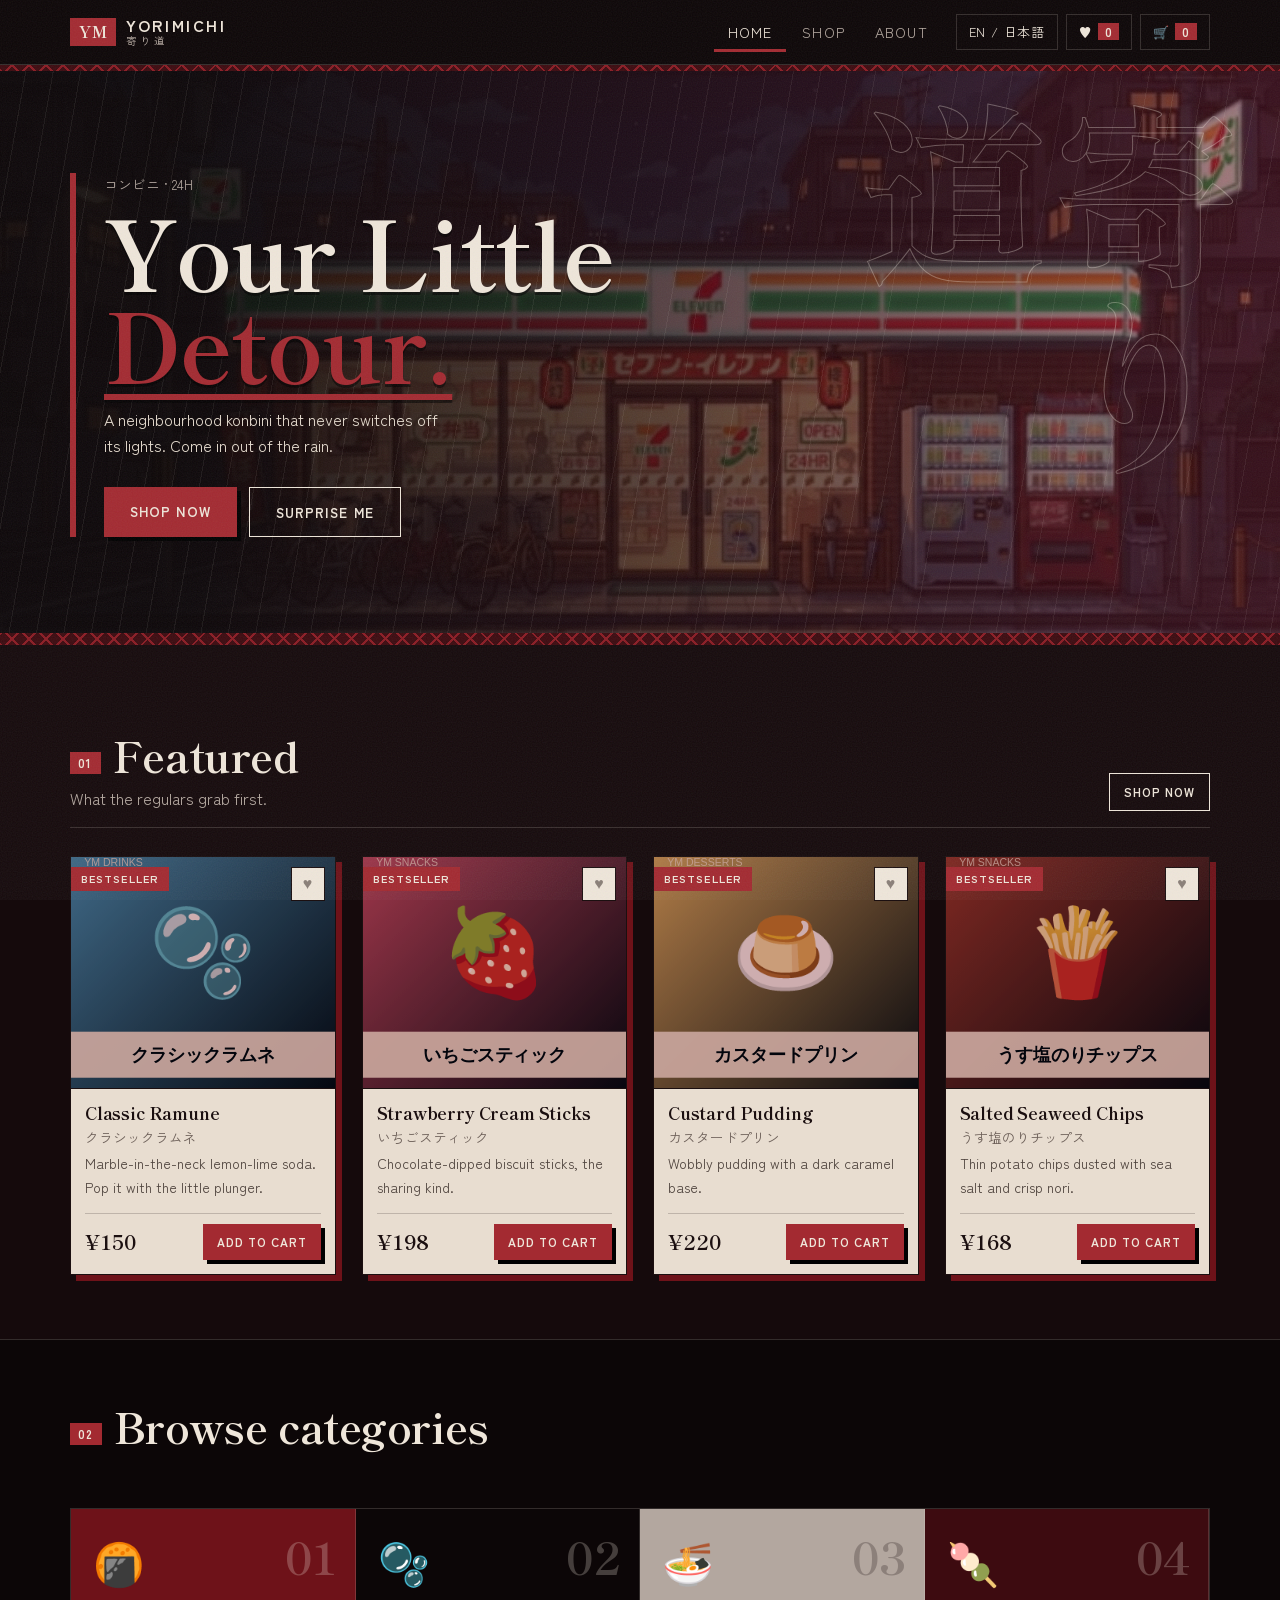
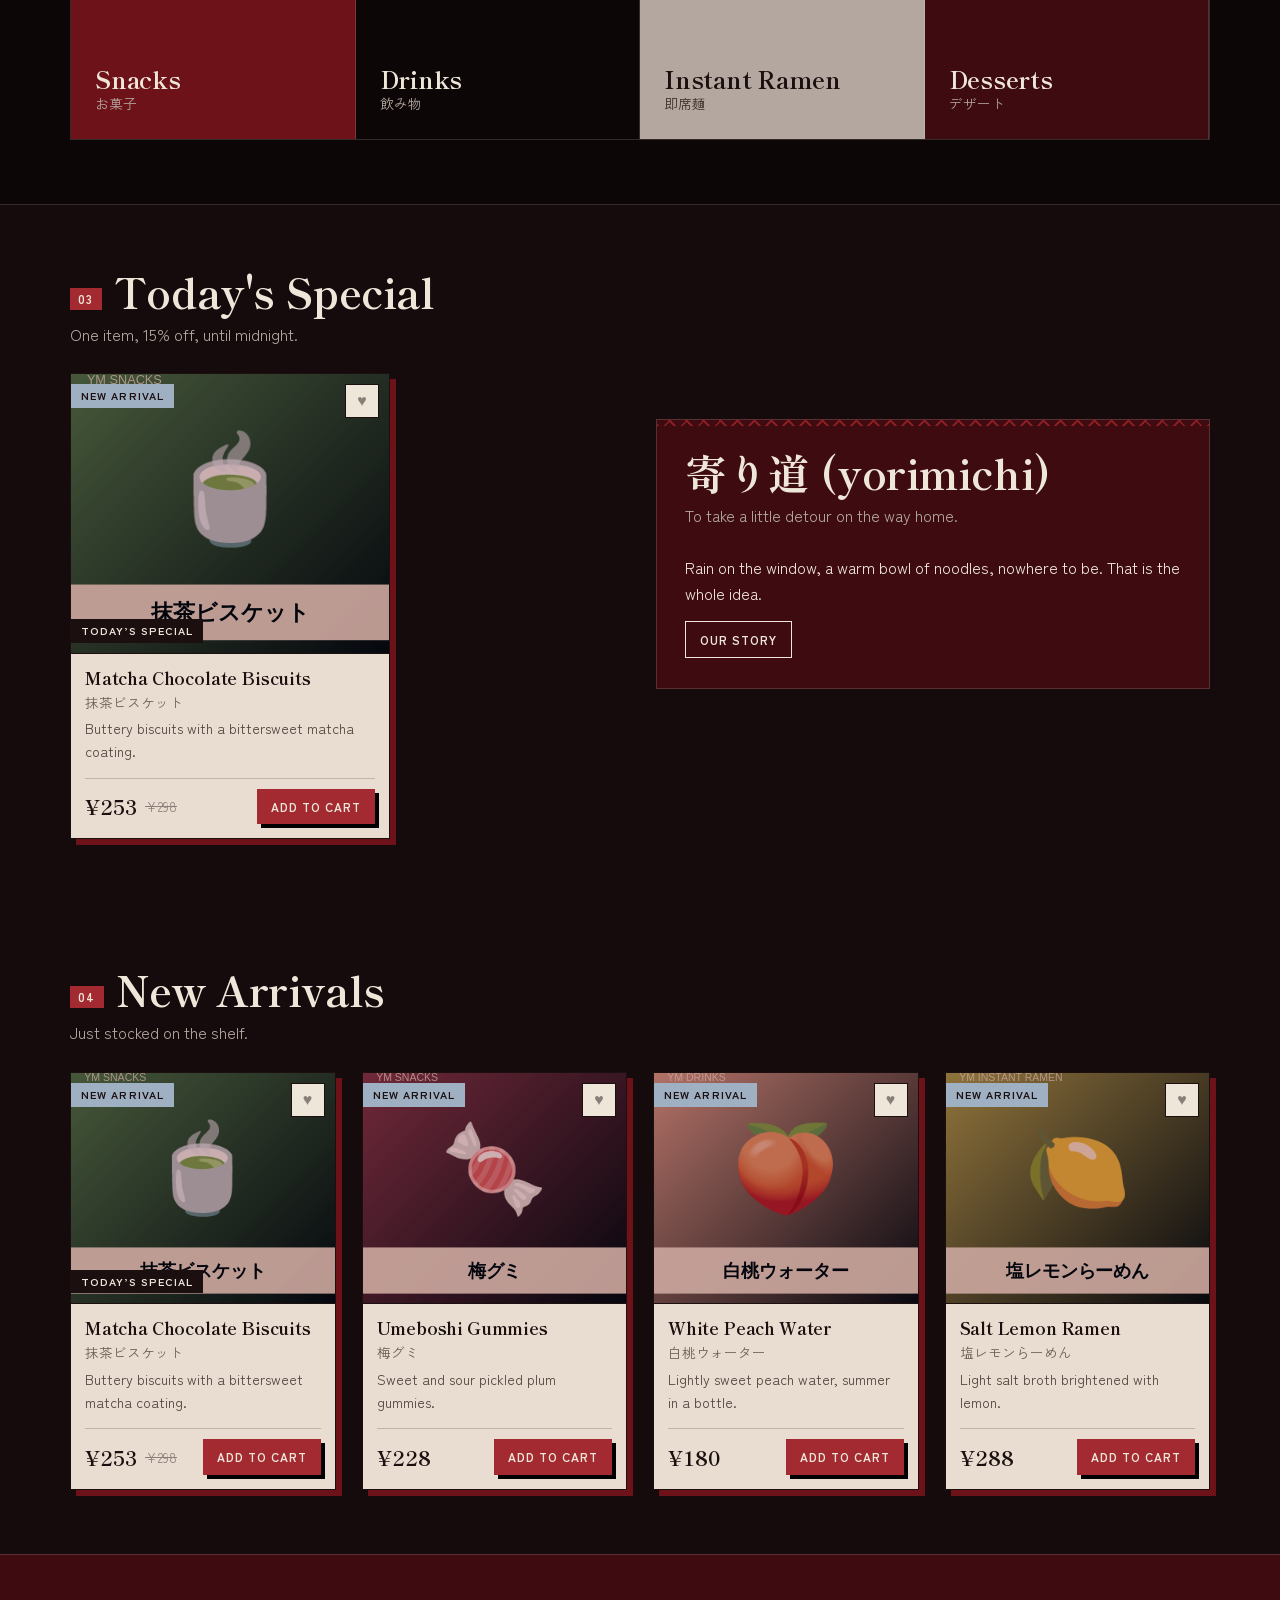
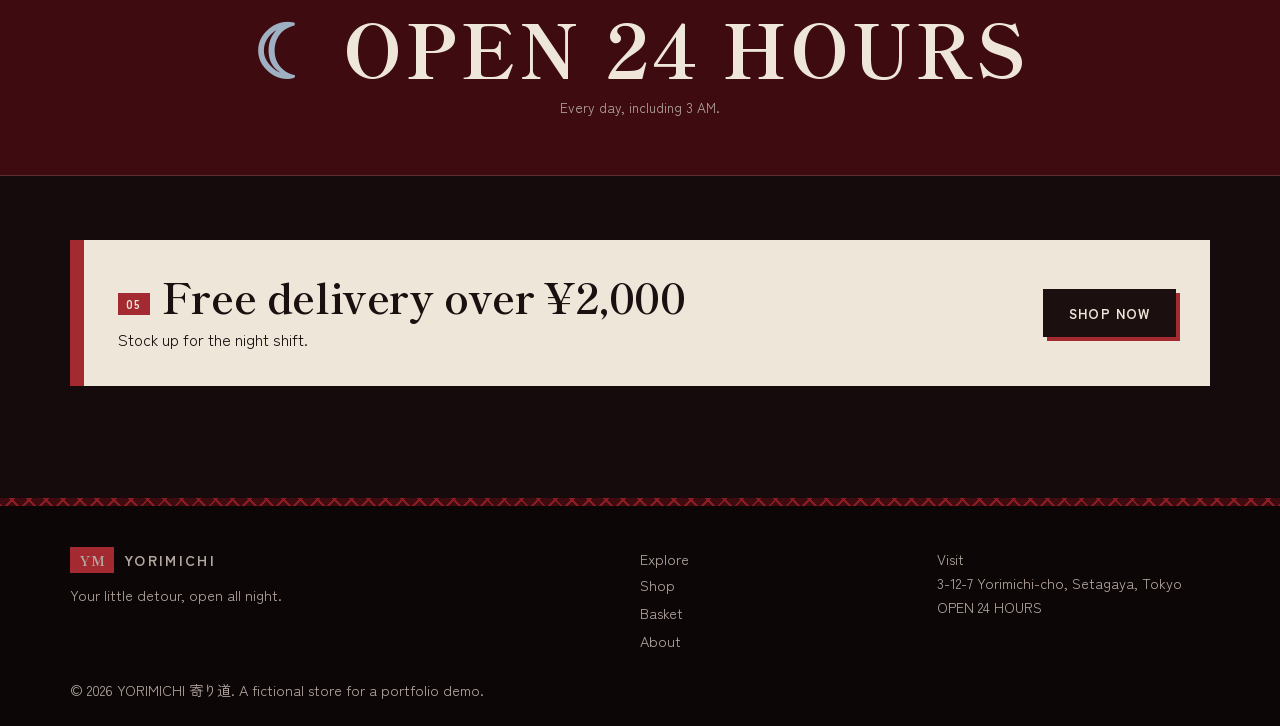
==== index.html @ c98b28fc "initial commit soft launch/MVP" ====
<!DOCTYPE html>
<html lang="en">
<head>
    <meta charset="utf-8">
    <meta name="viewport" content="width=device-width, initial-scale=1">

    <title>YORIMICHI 寄り道 | Your Little Detour</title>
    <meta name="description" content="YORIMICHI 寄り道. Your little detour. A 24-hour Japanese konbini.">

    <link rel="preconnect" href="https://fonts.googleapis.com">
    <link href="https://fonts.googleapis.com/css2?family=Shippori+Mincho:wght@500;700&family=Zen+Kaku+Gothic+New:wght@400;700&display=swap" rel="stylesheet">

    <link rel="icon" href="data:image/svg+xml,%3Csvg xmlns=%27http://www.w3.org/2000/svg%27 viewBox=%270 0 32 32%27%3E%3Crect width=%2732%27 height=%2732%27 rx=%276%27 fill=%27%23d8434f%27/%3E%3Ctext x=%2716%27 y=%2722%27 font-size=%2714%27 text-anchor=%27middle%27 fill=%27%23f4ead5%27%3EYM%3C/text%3E%3C/svg%3E">

    <link rel="stylesheet" href="css/style.css"><link rel="stylesheet" href="css/home.css"><link rel="stylesheet" href="css/motion.css">
<script src="js/motion.js"></script></head>

<body>

<header id="hdr"></header>

<main>

    <!-- HERO SECTION -->
    <section class="hero">

        <div class="rain"></div>

        <!-- Falling petals -->
        <i class="petal" style="--x:8%;--d:9s;--l:0s"></i>
        <i class="petal" style="--x:22%;--d:12s;--l:-3s"></i>
        <i class="petal" style="--x:35%;--d:10s;--l:-6s"></i>
        <i class="petal" style="--x:48%;--d:13s;--l:-1s"></i>
        <i class="petal" style="--x:60%;--d:11s;--l:-4s"></i>
        <i class="petal" style="--x:72%;--d:9s;--l:-7s"></i>
        <i class="petal" style="--x:84%;--d:12s;--l:-2s"></i>
        <i class="petal" style="--x:93%;--d:10s;--l:-5s"></i>

        <div class="wrap hero-in">

            <!-- HERO TEXT -->
            <div>
                <p class="jp">コンビニ · 24H</p>

                <h1>
                    Your Little
                    <span style="color:var(--red)">Detour.</span>
                </h1>

                <p class="lead" data-i18n="lead"></p>

                <div class="btns">
                    <a class="btn" href="shop.html" data-i18n="shop_now"></a>
                    <button class="btn ghost" id="rnd" data-i18n="random"></button>
                </div>
            </div>

        </div>
    </section>


    <!-- RANDOM PRODUCT RESULT -->
    <div class="wrap">
        <div
            id="rndOut"
            class="grid"
            style="max-width:300px;margin:24px auto 0"
            hidden
        ></div>
    </div>


    <!-- FEATURED PRODUCTS -->
    <section class="sec wrap">

        <div class="head">
            <div>
                <h2 data-i18n="featured"></h2>
                <p class="sub" data-i18n="featured_s"></p>
            </div>

            <a class="btn ghost sm" href="shop.html" data-i18n="shop_now"></a>
        </div>

        <div class="grid" id="featured"></div>

    </section>


    <!-- CATEGORIES -->
    <section class="sec dark">

        <div class="wrap">

            <h2 data-i18n="cats"></h2>
            <p class="sub">&nbsp;</p>

            <div class="cats">

                <a class="cat" href="shop.html?cat=Snacks">
                    <i>🍘</i>
                    <h3>Snacks</h3>
                    <p class="jp">お菓子</p>
                </a>

                <a class="cat" href="shop.html?cat=Drinks">
                    <i>🫧</i>
                    <h3>Drinks</h3>
                    <p class="jp">飲み物</p>
                </a>

                <a class="cat" href="shop.html?cat=Instant%20Ramen">
                    <i>🍜</i>
                    <h3>Instant Ramen</h3>
                    <p class="jp">即席麺</p>
                </a>

                <a class="cat" href="shop.html?cat=Desserts">
                    <i>🍡</i>
                    <h3>Desserts</h3>
                    <p class="jp">デザート</p>
                </a>

            </div>
        </div>
    </section>


    <!-- DAILY SPECIAL + BRAND STORY -->
    <section class="sec wrap">

        <div class="split">

            <div>
                <h2 data-i18n="special"></h2>
                <p class="sub" data-i18n="special_s"></p>

                <div
                    class="grid"
                    id="special"
                    style="grid-template-columns:minmax(0,320px)"
                ></div>
            </div>

            <div class="panel" style="align-self:center">

                <h2>寄り道 (yorimichi)</h2>

                <p class="sub">
                    To take a little detour on the way home.
                </p>

                <p>
                    Rain on the window, a warm bowl of noodles,
                    nowhere to be. That is the whole idea.
                </p>

                <p style="margin-top:14px">
                    <a class="btn ghost sm" href="about.html">
                        Our story
                    </a>
                </p>

            </div>

        </div>
    </section>


    <!-- NEW ARRIVALS -->
    <section class="sec wrap">

        <h2 data-i18n="newa"></h2>
        <p class="sub" data-i18n="newa_s"></p>

        <div class="grid" id="fresh"></div>

    </section>


    <!-- OPENING HOURS -->
    <div class="hours">
        <strong data-i18n="open"></strong>
        <span class="jp" data-i18n="open_sub"></span>
    </div>


    <!-- PROMOTION -->
    <section class="sec wrap">

        <div class="promo">

            <div>
                <h2 data-i18n="promo"></h2>
                <p data-i18n="promo_s"></p>
            </div>

            <a class="btn" href="shop.html" data-i18n="shop_now"></a>

        </div>

    </section>

</main>


<footer id="ftr"></footer>


<!-- JAVASCRIPT -->
<script src="js/products.js"></script>
<script src="js/main.js"></script>
<script src="js/home.js"></script>

<script src="js/home-motion.js"></script>
</body>
</html>
---- css/style.css ----
/* YORIMICHI shared styles: editorial modular grid + dark maroon palette */
:root{--navy:#150a0c;--ink:#0c0607;--wine:#3d0b10;--maroon:#6e1219;--red:#a32a31;--blue:#9fb0c3;--cream:#efe6da;--white:#efe6da;--grey:#b3a79f;--card:#e8ddd0;--dark:#1b0f10;--line:#efe6da2b;--orn:repeating-linear-gradient(45deg,#8a1c24 0 2px,transparent 2px 12px),repeating-linear-gradient(-45deg,#8a1c24 0 2px,transparent 2px 12px)}
*{box-sizing:border-box;margin:0}
html{scroll-behavior:smooth}
body{background:var(--navy);color:var(--cream);font:16px/1.65 'Zen Kaku Gothic New','Hiragino Sans','Noto Sans JP',system-ui,sans-serif;overflow-x:hidden;min-height:100vh;display:flex;flex-direction:column;cursor:default}
body::after{content:"";position:fixed;inset:0;pointer-events:none;opacity:.08;z-index:50;background:url("data:image/svg+xml,%3Csvg xmlns='http://www.w3.org/2000/svg' width='160' height='160'%3E%3Cfilter id='n'%3E%3CfeTurbulence type='fractalNoise' baseFrequency='.8'/%3E%3C/filter%3E%3Crect width='100%25' height='100%25' filter='url(%23n)'/%3E%3C/svg%3E")}
main{flex:1;counter-reset:sec}
a{color:inherit}img{max-width:100%;display:block}
a,button,select,label,[data-add],[data-wish],.cat,.chip,.heart,.btn,.pic{cursor:pointer}
input[type=search]{cursor:text}
header,footer,.hero,.card,.cat,.btn,.chip,.hours,.promo,.tag,.toast{-webkit-user-select:none;user-select:none}
:focus-visible{outline:2px solid var(--blue);outline-offset:3px}
.wrap{max-width:1180px;margin:auto;padding:0 20px}
.sec{padding:64px 0}.sec.wrap{padding-left:20px;padding-right:20px}
.sec.dark{background:var(--ink);border-block:1px solid var(--line)}
h1,h2,h3{font-family:'Shippori Mincho',serif;line-height:1.1;letter-spacing:-.01em}
h2{font-size:clamp(1.7rem,3.4vw,2.6rem);margin-bottom:6px}
.sec h2::before{counter-increment:sec;content:"0" counter(sec);display:inline-block;font:700 .75rem/1 'Zen Kaku Gothic New',sans-serif;letter-spacing:.12em;background:var(--red);color:var(--cream);padding:5px 8px;margin-right:12px;vertical-align:middle}
.panel h2::before{content:none}
.sub{color:var(--grey);margin-bottom:26px}
.head{display:flex;justify-content:space-between;align-items:end;gap:12px;flex-wrap:wrap;border-bottom:1px solid var(--line);padding-bottom:16px;margin-bottom:28px}
.head .sub{margin:0}
.jp{color:var(--grey);font-size:.85rem}
/* header */
header{position:sticky;top:0;z-index:30;background:var(--ink);border-bottom:1px solid var(--line)}
header::after{content:"";position:absolute;left:0;right:0;bottom:-7px;height:6px;background:var(--orn);background-color:var(--wine)}
.bar{display:flex;align-items:center;gap:14px;height:64px}
.logo{display:flex;gap:10px;align-items:center;text-decoration:none;font-weight:700;letter-spacing:.16em;line-height:1.1}
.logo small{display:block;font-size:.65rem;letter-spacing:.35em;color:var(--grey);font-weight:400}
.mono{background:var(--red);padding:5px 9px;font-family:'Shippori Mincho',serif;letter-spacing:.04em}
nav{display:flex;gap:2px;margin-left:auto}
nav a{color:var(--grey);text-decoration:none;padding:8px 14px;font-size:.9rem;letter-spacing:.08em;text-transform:uppercase}
nav a:hover,nav a[aria-current]{color:var(--cream);box-shadow:inset 0 -3px var(--red)}
.tools{display:flex;gap:8px;align-items:center;flex-shrink:0}
.chip,.ico{background:none;border:1px solid var(--line);color:var(--cream);padding:6px 12px;font:inherit;font-size:.8rem;letter-spacing:.06em;text-decoration:none;white-space:nowrap}
.chip:hover,.ico:hover,.chip.on{border-color:var(--cream);background:var(--maroon)}
.ico b{background:var(--red);padding:0 7px;margin-left:5px;font-size:.75rem}
.burger{display:none}
/* buttons */
.btn{display:inline-block;background:var(--red);color:var(--cream);border:0;padding:13px 26px;font:inherit;font-weight:700;letter-spacing:.08em;text-transform:uppercase;font-size:.85rem;text-decoration:none;box-shadow:4px 4px 0 #000;transition:transform .15s,box-shadow .15s}
.btn:hover{transform:translate(-2px,-2px);box-shadow:6px 6px 0 #000}
.btn.ghost{background:none;border:1px solid var(--cream);box-shadow:none}
.btn.ghost:hover{background:var(--cream);color:var(--dark)}
.btn.sm{padding:8px 14px;font-size:.75rem}
/* forms */
input,select{background:var(--ink);color:var(--cream);border:1px solid var(--line);padding:11px 14px;font:inherit;border-radius:0}
input[type=search]{flex:1;min-width:200px}
.qty{display:inline-flex;align-items:center;border:1px solid var(--cream)}
.qty button{background:none;border:0;color:var(--cream);width:38px;height:38px;font-size:1.2rem;cursor:pointer}
.qty button:hover{background:var(--maroon)}.qty span{min-width:34px;text-align:center}
.empty{text-align:center;padding:64px 20px;color:var(--grey);border:1px dashed var(--line)}
.panel{position:relative;background:var(--wine);border:1px solid var(--line);padding:30px 28px}
.panel::before{content:"";position:absolute;left:0;right:0;top:0;height:6px;background:var(--orn)}
/* product cards (bone paper, hard shadow) */
.grid{display:grid;grid-template-columns:repeat(auto-fill,minmax(235px,1fr));gap:26px}
.card{position:relative;background:var(--card);color:var(--dark);border:1px solid var(--dark);box-shadow:6px 6px 0 var(--maroon);display:flex;flex-direction:column;transition:transform .15s,box-shadow .15s}
.card:hover{transform:translate(-3px,-3px);box-shadow:9px 9px 0 var(--red)}
.pic{position:relative;display:block;aspect-ratio:1/.88;overflow:hidden;border-bottom:1px solid var(--dark)}
.pic img{width:100%;height:100%;object-fit:cover;filter:saturate(.7) contrast(1.08)}
.pic::after{content:"";position:absolute;inset:0;background:var(--maroon);mix-blend-mode:multiply;opacity:.35;pointer-events:none}
.tag{position:absolute;left:0;top:10px;z-index:2;font-size:.68rem;font-weight:700;letter-spacing:.1em;text-transform:uppercase;padding:3px 10px;background:var(--cream);color:var(--dark)}
.tag.Best{background:var(--red);color:var(--cream)}.tag.New{background:var(--blue)}.tag.Sp{top:auto;bottom:10px;background:var(--dark);color:var(--cream)}
.heart{position:absolute;right:10px;top:10px;z-index:3;width:34px;height:34px;border:1px solid var(--dark);background:var(--cream);color:#8a7f78;font-size:1rem}
.heart[aria-pressed=true],.chip[data-wish][aria-pressed=true]{color:var(--red)}
.cb{padding:14px;display:flex;flex-direction:column;gap:4px;flex:1}
.cb h3{font-size:1.08rem}.cb h3 a{text-decoration:none;color:var(--dark)}
.card .jp{color:#6c5f58}.d{color:#4d423c;font-size:.88rem;flex:1}
.pr{display:flex;align-items:center;gap:8px;margin-top:10px;border-top:1px solid #1b0f1033;padding-top:10px}
.pr b{font:700 1.25rem 'Shippori Mincho',serif}.pr s{color:#8a7f78;font-size:.85rem}.pr .btn{margin-left:auto}
/* footer & toast */
footer{position:relative;background:var(--ink);border-top:1px solid var(--line);padding:48px 0 24px;margin-top:48px;color:var(--grey);font-size:.9rem}
footer::before{content:"";position:absolute;left:0;right:0;top:-1px;height:8px;background:var(--orn);background-color:var(--wine)}
.fgrid{display:grid;grid-template-columns:2fr 1fr 1fr;gap:24px;margin-bottom:24px}
footer a:not(.logo){display:block;text-decoration:none;padding:2px 0}footer a:hover{color:var(--cream)}
#toasts{position:fixed;bottom:20px;left:50%;transform:translateX(-50%);z-index:60;display:grid;gap:8px;width:max-content;max-width:92vw}
.toast{background:var(--cream);color:var(--dark);padding:10px 18px;font-weight:700;border-left:6px solid var(--red);box-shadow:5px 5px 0 #000;animation:pop .25s}
@keyframes pop{from{opacity:0;transform:translateY(10px)}}
@media(max-width:860px){.fgrid{grid-template-columns:1fr 1fr}}
@media(max-width:720px){.burger{display:inline-block}nav{display:none;position:absolute;top:64px;left:0;right:0;flex-direction:column;background:var(--ink);padding:10px 20px;border-bottom:1px solid var(--line)}nav.open{display:flex}.tools{margin-left:auto}.bar{gap:8px}.logo small{display:none}.chip,.ico{padding:6px 9px}.grid{grid-template-columns:repeat(2,1fr);gap:14px}.cb{padding:10px}.d{display:none}.pr{flex-wrap:wrap}.pr .btn{margin-left:0;width:100%}}
@media(max-width:520px){.logo>span:last-child{display:none}.tools{gap:6px}.wrap,.sec.wrap{padding-left:14px;padding-right:14px}}
@media(prefers-reduced-motion:reduce){*{animation:none!important;transition:none!important}}
---- css/home.css ----
/* Home page */
.hero{position:relative;overflow:hidden;min-height:580px;display:flex;align-items:center;background:linear-gradient(90deg,rgba(12,6,7,.94) 15%,rgba(90,14,22,.55)),url('../assets/images/yorimichi-hero.jpg') center/cover no-repeat}
.hero::before{content:"寄り道";position:absolute;right:3%;top:6%;writing-mode:vertical-rl;font:700 clamp(5rem,15vw,12rem)/1 'Shippori Mincho',serif;color:transparent;-webkit-text-stroke:1px #efe6da55;pointer-events:none}
.hero::after{content:"";position:absolute;left:0;right:0;bottom:0;height:12px;background:var(--orn);background-color:var(--wine)}
.rain{position:absolute;inset:0;background:repeating-linear-gradient(100deg,transparent 0 26px,#efe6da12 26px 27px);animation:rain .8s linear infinite}
@keyframes rain{to{background-position:-30px 70px}}
.petal{position:absolute;top:-20px;left:var(--x);width:8px;height:12px;background:#c9b7a8;border-radius:70% 0 70% 0;opacity:.55;animation:fall var(--d) linear infinite;animation-delay:var(--l);pointer-events:none}
@keyframes fall{to{transform:translate(60px,640px) rotate(360deg)}}
.hero-in{position:relative;display:grid;grid-template-columns:1fr;min-height:580px;align-items:center;width:100%}
.hero-in>div{max-width:620px;border-left:6px solid var(--red);padding-left:28px}
.hero h1{font-size:clamp(3rem,8vw,6rem);line-height:.95;margin:10px 0 18px;text-shadow:0 3px 0 #0008}
.hero h1 span{display:block;text-decoration:underline;text-decoration-thickness:6px;text-underline-offset:10px}
.hero .lead{color:#e6dccf;margin:0 0 28px;max-width:44ch}
.hero .btns{display:flex;gap:12px;flex-wrap:wrap}
#rndOut{max-width:300px}
.cats{display:grid;grid-template-columns:repeat(auto-fit,minmax(220px,1fr));gap:0;counter-reset:c;border:1px solid var(--line)}
.cat{position:relative;display:flex;flex-direction:column;justify-content:flex-end;min-height:230px;padding:24px;text-decoration:none;color:var(--cream);border-right:1px solid var(--line);transition:transform .2s}
.cat::after{counter-increment:c;content:"0" counter(c);position:absolute;top:14px;right:18px;font:700 2.8rem 'Shippori Mincho',serif;opacity:.25}
.cat i{font-style:normal;font-size:2.6rem;position:absolute;top:18px;left:22px}
.cat h3{font-size:1.5rem}
.cat:nth-child(1){background:var(--maroon)}.cat:nth-child(2){background:var(--ink)}.cat:nth-child(3){background:#b3a79f;color:var(--dark)}.cat:nth-child(4){background:var(--wine)}
.cat:nth-child(3) .jp{color:#3d322c}
.cat:hover{transform:translateY(-6px);z-index:1;box-shadow:0 12px 0 #000}
.split{display:grid;grid-template-columns:1fr 1fr;gap:32px;align-items:center}
.hours{text-align:center;padding:56px 20px;background:var(--wine);border-block:1px solid var(--line)}
.hours strong{display:block;font:700 clamp(2.2rem,7vw,4.6rem)/1 'Shippori Mincho',serif;letter-spacing:.04em;margin-bottom:8px}
.hours strong::before{content:"☾ ";color:var(--blue)}
.promo{background:var(--cream);color:var(--dark);border-left:14px solid var(--red);padding:34px;display:flex;gap:20px;justify-content:space-between;align-items:center;flex-wrap:wrap}
.promo .btn{background:var(--dark);box-shadow:4px 4px 0 var(--red)}
@media(max-width:860px){.split{grid-template-columns:1fr}}
@media(max-width:720px){.hero,.hero-in{min-height:480px}.hero-in>div{padding-left:18px}.cat{min-height:170px;border-bottom:1px solid var(--line)}}
---- css/motion.css ----
/* YORIMICHI motion. Everything is gated by html.mo (set by js/motion.js), so content is
   always visible without JS or with reduced motion.
   TUNE HERE: duration, distance and easing. Stagger/delay values live in each js/*-motion.js. */
:root{--mo-dur:.8s;--mo-ease:cubic-bezier(.22,.8,.3,1);--mo-shift:22px;--mo-side:34px}

/* 1. Hero opening: subtitle, heading, description, buttons. Plays once on load. */
.mo .hero-in>div>*{animation:mo-up .75s var(--mo-ease) backwards}
.mo .hero-in>div>:nth-child(1){animation-name:mo-fade;animation-delay:.1s}
.mo .hero-in>div>:nth-child(2){animation-delay:.35s}
.mo .hero-in>div>:nth-child(3){animation-delay:.6s}
.mo .hero-in>div>:nth-child(4){animation-delay:.85s}
@keyframes mo-up{from{opacity:0;transform:translateY(18px)}}
@keyframes mo-fade{from{opacity:0}}

/* Scroll reveals (uses individual `translate`/`scale` so hover `transform` still works) */
.mo [data-reveal]{opacity:0;transition:opacity var(--mo-dur) var(--mo-ease) var(--d,0ms),translate var(--mo-dur) var(--mo-ease) var(--d,0ms),transform .35s var(--mo-ease),box-shadow .35s ease,background-color .25s}
.mo [data-reveal=up]{translate:0 var(--mo-shift)}
.mo [data-reveal=left]{translate:calc(var(--mo-side)*-1) 0}
.mo [data-reveal=right]{translate:var(--mo-side) 0}
.mo [data-reveal=soft]{--mo-dur:.35s}
.mo [data-reveal].in{opacity:1;translate:0 0}

/* 4. Daily special: image eases in from slightly larger, text arrives after */
.mo [data-reveal=special] .pic img{scale:1.16;transition:scale 1.9s var(--mo-ease) var(--d,0ms),transform .6s var(--mo-ease)}
.mo [data-reveal=special].in .pic img{scale:1}
.mo [data-reveal=special] .cb{opacity:0;translate:0 12px;transition:opacity .9s ease .7s,translate .9s ease .7s}
.mo [data-reveal=special].in .cb{opacity:1;translate:0 0}

/* 6. Product card hover: lift, soft shadow, slight image zoom. Title and price do not move. */
.pic img{transition:transform .6s var(--mo-ease)}
@media(hover:hover) and (pointer:fine){
 .card:hover{transform:translateY(-5px);box-shadow:6px 6px 0 var(--maroon),0 22px 36px rgba(0,0,0,.5)}
 .card:hover .pic img{transform:scale(1.05)}
}
@media(hover:none){.card:hover{transform:none;box-shadow:6px 6px 0 var(--maroon)}.card:hover .pic img{transform:none}}
@media(prefers-reduced-motion:reduce){.card:hover,.card:hover .pic img{transform:none}}
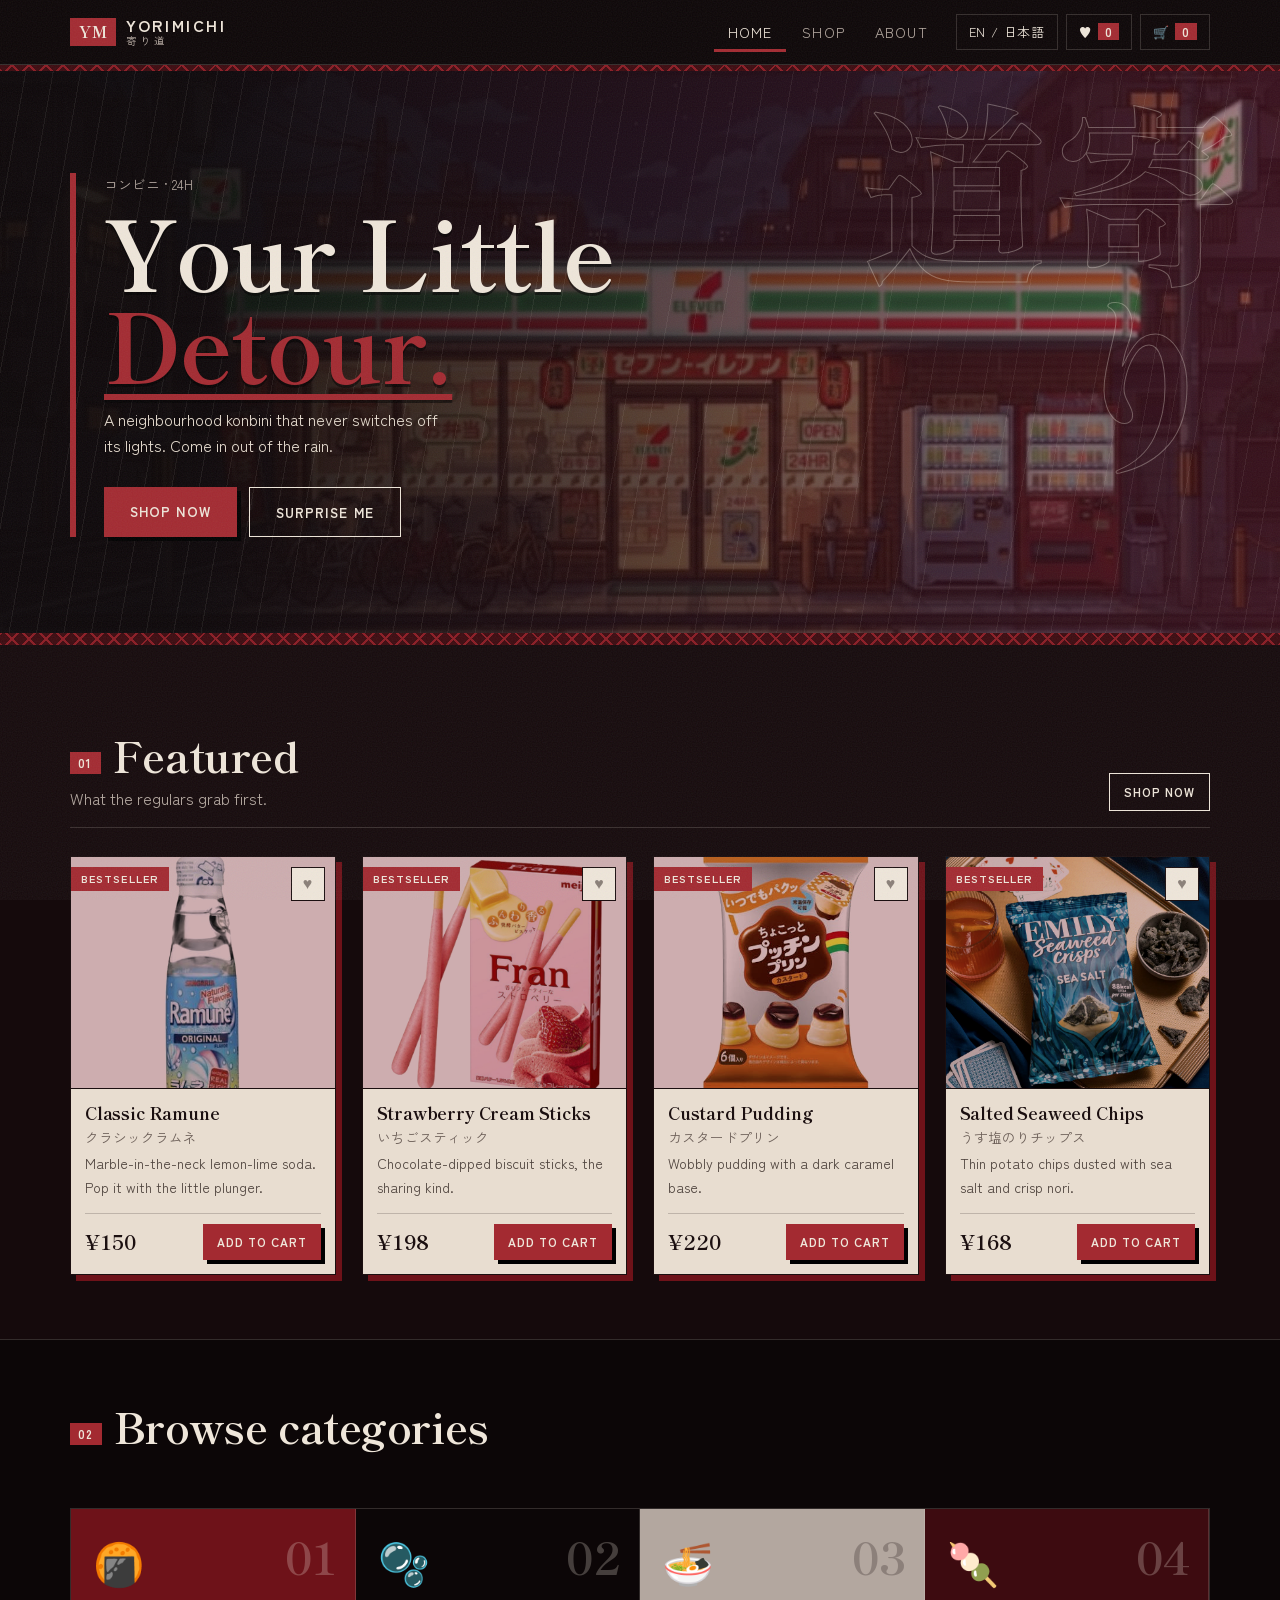
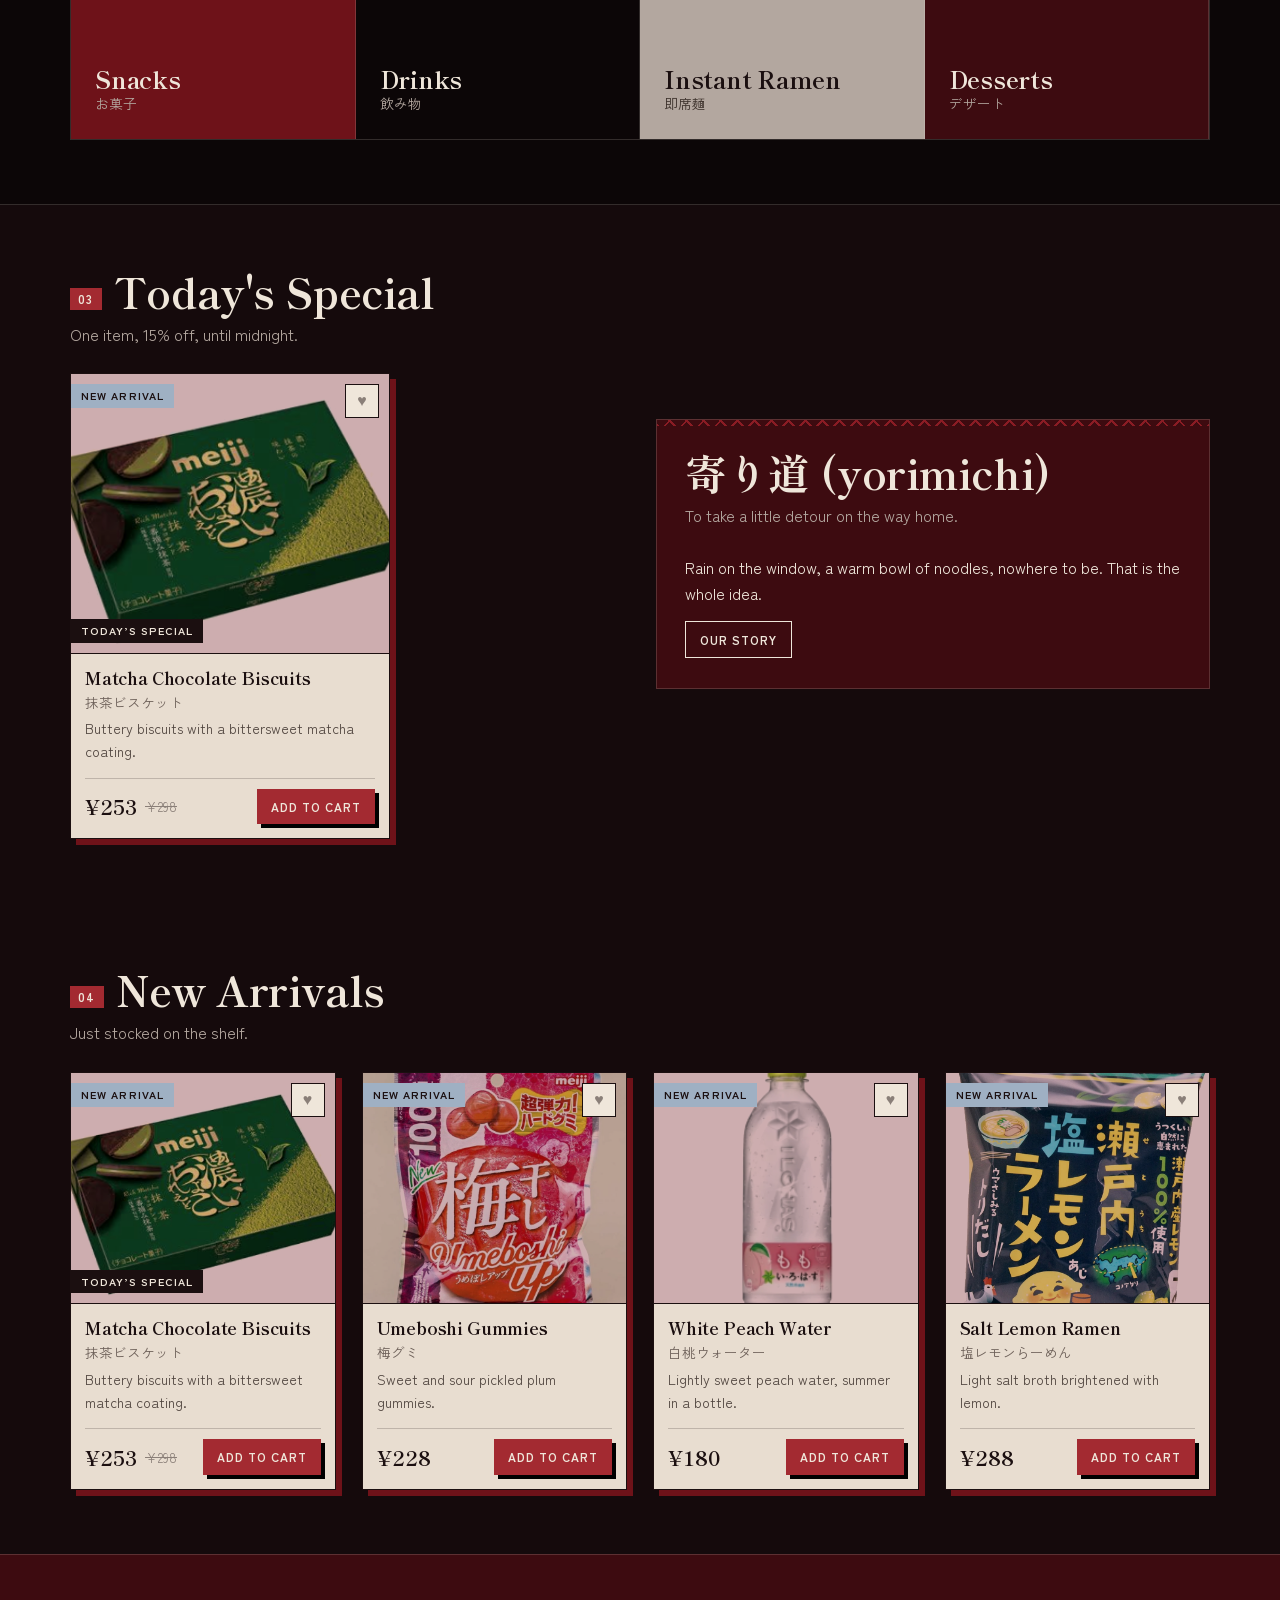
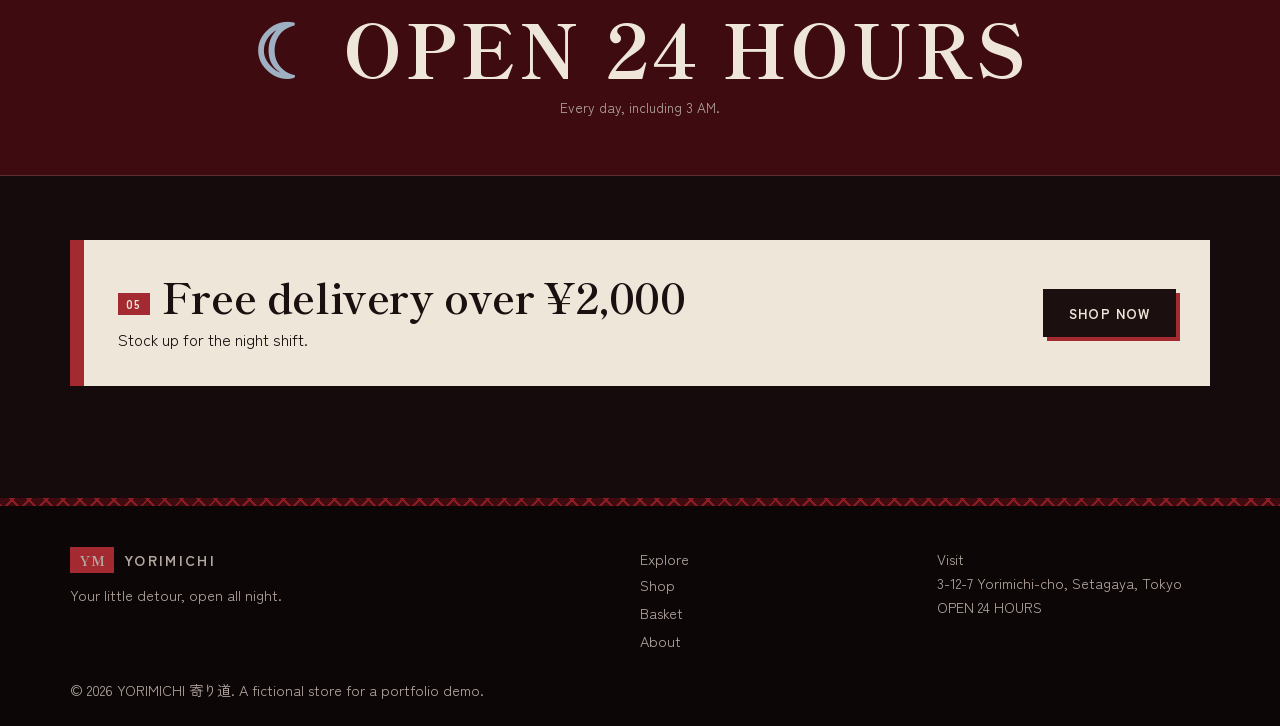
==== commit 9eedfc46: "feat: add product images and revamp about page" ====
--- a/index.html
+++ b/index.html
@@ -147,17 +147,17 @@
 
                 <h2>寄り道 (yorimichi)</h2>
 
-                <p class="sub">
+                <p class="sub" data-ja="帰り道にちょっと立ち寄ること。">
                     To take a little detour on the way home.
                 </p>
 
-                <p>
+                <p data-ja="窓に雨、あたたかいお椀のラーメン、急ぐ用事はなし。それが寄り道のすべてです。">
                     Rain on the window, a warm bowl of noodles,
                     nowhere to be. That is the whole idea.
                 </p>
 
                 <p style="margin-top:14px">
-                    <a class="btn ghost sm" href="about.html">
+                    <a class="btn ghost sm" href="about.html" data-ja="私たちのお店">
                         Our story
                     </a>
                 </p>
--- a/css/style.css
+++ b/css/style.css
@@ -1,5 +1,5 @@
 /* YORIMICHI shared styles: editorial modular grid + dark maroon palette */
-:root{--navy:#150a0c;--ink:#0c0607;--wine:#3d0b10;--maroon:#6e1219;--red:#a32a31;--blue:#9fb0c3;--cream:#efe6da;--white:#efe6da;--grey:#b3a79f;--card:#e8ddd0;--dark:#1b0f10;--line:#efe6da2b;--orn:repeating-linear-gradient(45deg,#8a1c24 0 2px,transparent 2px 12px),repeating-linear-gradient(-45deg,#8a1c24 0 2px,transparent 2px 12px)}
+:root{--navy:#150a0c;--ink:#0c0607;--wine:#3d0b10;--maroon:#6e1219;--red:#a32a31;--blue:#9fb0c3;--cream:#efe6da;--white:#efe6da;--grey:#b3a79f;--card:#e8ddd0;--dark:#1b0f10;--line:#efe6da2b;--pic-tint:.35;--pic-filter:saturate(.7) contrast(1.08);--orn:repeating-linear-gradient(45deg,#8a1c24 0 2px,transparent 2px 12px),repeating-linear-gradient(-45deg,#8a1c24 0 2px,transparent 2px 12px)}
 *{box-sizing:border-box;margin:0}
 html{scroll-behavior:smooth}
 body{background:var(--navy);color:var(--cream);font:16px/1.65 'Zen Kaku Gothic New','Hiragino Sans','Noto Sans JP',system-ui,sans-serif;overflow-x:hidden;min-height:100vh;display:flex;flex-direction:column;cursor:default}
@@ -56,8 +56,8 @@
 .card{position:relative;background:var(--card);color:var(--dark);border:1px solid var(--dark);box-shadow:6px 6px 0 var(--maroon);display:flex;flex-direction:column;transition:transform .15s,box-shadow .15s}
 .card:hover{transform:translate(-3px,-3px);box-shadow:9px 9px 0 var(--red)}
 .pic{position:relative;display:block;aspect-ratio:1/.88;overflow:hidden;border-bottom:1px solid var(--dark)}
-.pic img{width:100%;height:100%;object-fit:cover;filter:saturate(.7) contrast(1.08)}
-.pic::after{content:"";position:absolute;inset:0;background:var(--maroon);mix-blend-mode:multiply;opacity:.35;pointer-events:none}
+.pic img{width:100%;height:100%;object-fit:cover;filter:var(--pic-filter)}
+.pic::after{content:"";position:absolute;inset:0;background:var(--maroon);mix-blend-mode:multiply;opacity:var(--pic-tint);pointer-events:none}
 .tag{position:absolute;left:0;top:10px;z-index:2;font-size:.68rem;font-weight:700;letter-spacing:.1em;text-transform:uppercase;padding:3px 10px;background:var(--cream);color:var(--dark)}
 .tag.Best{background:var(--red);color:var(--cream)}.tag.New{background:var(--blue)}.tag.Sp{top:auto;bottom:10px;background:var(--dark);color:var(--cream)}
 .heart{position:absolute;right:10px;top:10px;z-index:3;width:34px;height:34px;border:1px solid var(--dark);background:var(--cream);color:#8a7f78;font-size:1rem}
--- a/css/motion.css
+++ b/css/motion.css
@@ -34,3 +34,4 @@
 }
 @media(hover:none){.card:hover{transform:none;box-shadow:6px 6px 0 var(--maroon)}.card:hover .pic img{transform:none}}
 @media(prefers-reduced-motion:reduce){.card:hover,.card:hover .pic img{transform:none}}
+.mo main{overflow-x:clip}
